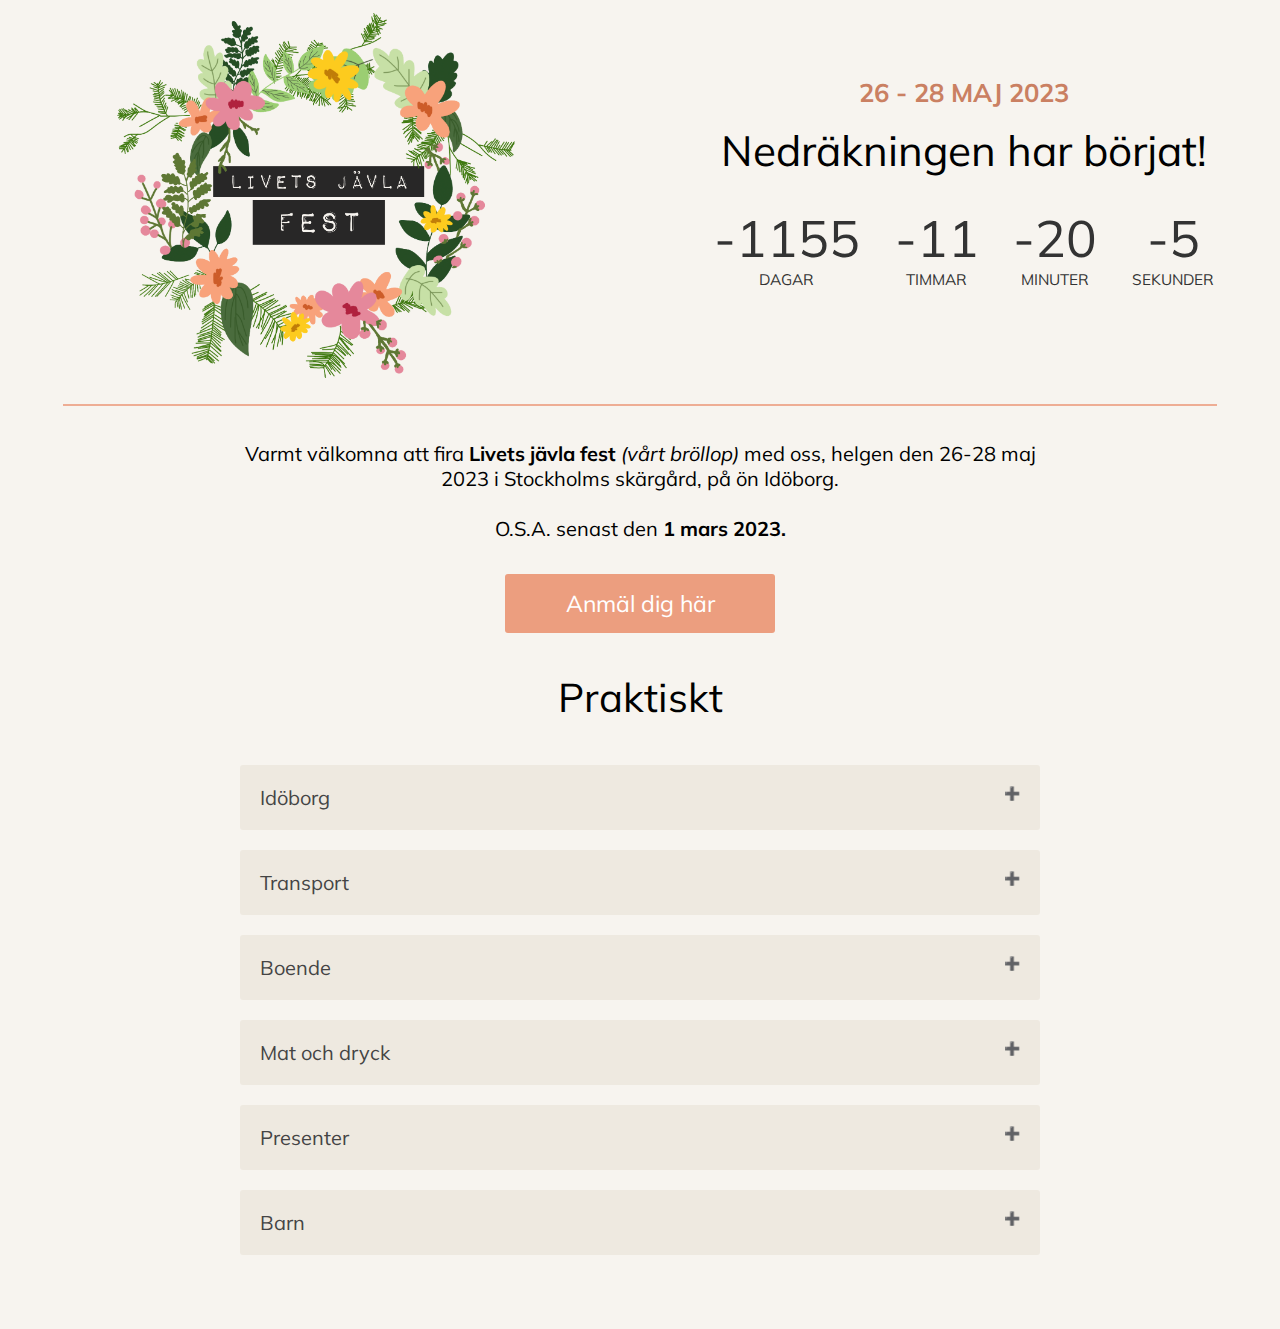
==== index.html @ 3fce960b "betalning" ====
<!DOCTYPE html>
<html lang="en">

<head>
    <meta charset="UTF-8" />
    <meta name="viewport" content="width=device-width, initial-scale=1.0">
    <link rel="stylesheet" href="styles-ljf.css" />
    <link rel="preconnect" href="https://fonts.googleapis.com">
    <link rel="preconnect" href="https://fonts.gstatic.com" crossorigin>
    <link href="https://fonts.googleapis.com/css2?family=Mulish:wght@200;300;400;700&family=Space+Mono&display=swap"
        rel="stylesheet">

    <script src="script.js" defer></script>
    <title>Livets jävla fest
    </title>
    <link rel="shortcut icon" href="favicon.ico" type="image/x-icon">
    <link rel="icon" href="favicon.ico" type="image/x-icon">
</head>

<body>
    <div class="grid col-2">
        <div class="">
            <!-- KNAPPAR -->
            <header>
                <div class="wrapper">
                    <img class="bild" src="/Pictures/final-logo.png">
                </div>
            </header>
        </div>
        <section class="text-section">
            <h3>26 - 28 MAJ 2023</h3>
            <h1>Nedräkningen har börjat!</h1>
            <!-- COUNT DOWNER -->
            <div class="container">
                <ul>
                    <li><span id="days"></span>dagar</li>
                    <li><span id="hours"></span>timmar</li>
                    <li><span id="minutes"></span>minuter</li>
                    <li><span id="seconds"></span>sekunder</li>
                </ul>
            </div>
            <div id="content" class="emoji">
                <span>🥳</span>
                <span>🎉</span>
                <span>🎂</span>
            </div>
        </section>
    </div>
    <section>
        <hr class="solid">
        <!-- INLEDNING -->
        <div class="paragraph">Varmt välkomna att fira <strong>Livets jävla fest</strong> <i>(vårt bröllop)</i> med oss,
            helgen den 26-28 maj 2023 i Stockholms skärgård, på ön Idöborg.
            <br>
            <br>
            O.S.A. senast den <strong>1 mars 2023.</strong>

        </div>
        <section class="text-section">
            <!-- PRAKTISKT -->
            <div>
                <nav class="button-group">
                    <a href="anmalan.html" class="button">Anmäl dig här</a>
                    <!-- Knappar
                    <a href="halla-tal.html" class="button">Boka transport</a>
                    <a href="halla-tal.html" class="button">Hålla tal?</a>
                    -->
                </nav>
            </div>
            <div>
                <h2>Praktiskt</h2>
                <div class="toggle">
                    <button type="button" class="collapsible">Idöborg</button>
                    <div class="content">
                        <p>Vi kommer att ha <strong>Livets jävla fest</strong> på ön Idöborg i Stockholms skärgård.
                            Detta är en liten privatägd ö som drivs av ett familjeföretag. Vi har bokat Idöborg
                            exklusivt för vårt bröllop under helgen <i>(förutom Strandbaren som är öppen för
                                allmänheten)</i>. <a href="https://www.idoborg.se" target="_blank" attributes-list>Här
                                kan du läsa mer om
                                Idöborg</a> 🏝
                        </p>
                    </div>
                    <button type="button" class="collapsible">Transport</button>
                    <div class="content">
                        <p>Vi kommer ordna buss från Stockholms Centralstation till Stavsnäs och båt över
                            till Idöborg på fredagen. Givetvis ordnar vi med båt & buss tillbaka på söndag. Båtturen kostar 300 kr per person T/R
                            och bussen är kostnadsfri. 
                            <br><br>
                            Mer information om tider för turerna och hur du gör för att boka detta kommer senare
                            🚢
                            <br>
                            <br>
                            <i>Om man vill ta egen bil ut till Stavsnäs så tillkommer en kostnad för parkering över helgen, läs mer <a
                                    href="https://www.varmdo.se/varmdohamnar/varmdohamnar/parkering/parkeravidstavsnasvinterhamn.4.3481a0cb15499ec793fa1ae6.html"
                                    target="blank" attributes-list>här.</i></a>
                        </p>
                    </div>
                    <button type="button" class="collapsible">Boende</button>
                    <div class="content">
                        <p>På Idöborg finns boende för samtliga gäster i stugor eller gästrum <i>(sängkläder & handduk
                                ingår)</i>. Vi kommer att fördela sängplatser för samtliga gäster och ni kommer i god
                            tid att få veta vem/vilka ni kommer att bo med 🏡
                            <br><br>
                            Kostnad för övernattning fre-sön är 1500 kr per person. Mer information om betalning kommer senare.
                        </p>
                    </div>
                    <button type="button" class="collapsible">Mat och dryck</button>
                    <div class="content">
                        <p>Vi kommer ordna med all mat och dryck under helgen vilket inkluderar middag på fredag, frukost/lunch/middag på lördag och frukost på söndag innan hemresa. På lördag kväll är det självkostnadspris i baren. Allergier/preferenser fyller du i när du anmäler dig 🥂
                        </p>
                    </div>
                    <button type="button" class="collapsible">Presenter</button>
                    <div class="content">
                        <p>Vi vill <strong>absolut</strong> inte ha några presenter då både övernattning och transport redan innebär en kostnad för er gäster. Det vi verkligen vill är att ni kommer och firar denna helg med oss! 🎉</p>
                    </div>
                    <button type="button" class="collapsible">Barn</button>
                    <div class="content">
                        <p>Vi älskar era barn, men denna helg ännu mer era barnvakter! <br><i>Har ni bebisar som ammar är de så klart välkomna</i> ❤️</p>
                    </div>
                    <!-- SCRIPT TOGGLE LIST -->
                    <script>
                        var coll = document.getElementsByClassName("collapsible");
                        var i;

                        for (i = 0; i < coll.length; i++) {
                            coll[i].addEventListener("click", function () {
                                this.classList.toggle("active");
                                var content = this.nextElementSibling;
                                if (content.style.display === "block") {
                                    content.style.display = "none";
                                } else {
                                    content.style.display = "block";
                                }
                            });
                        }
                    </script>
        </section>

    </section>
</body>


</html>
---- styles-ljf.css ----
* {
  font-family: "Mulish", sans-serif;
}
body {
  background-color: #f7f4ef;
  margin: 0;
  padding: 0;
  padding-bottom: 5%;
  display: block;
}
.bild {
  display: block;
  margin-right: auto;
  margin-left: auto;
  width: 90%;
  max-width: 550px;
  padding-top: 3%;
}
.button {
  background-color: #ec9e7f;
  border: none;
  color: white;
  padding: 15px 20px;
  text-align: center;
  text-decoration: none;
  font-size: 23px;
  border-radius: 3px;
  margin: 5px;
  width: 230px;
}
.button:hover {
  background-color: #ca8062;
  border: none;
  color: white;
  text-decoration: none;
}
.button-group {
  display: flex;
  flex-direction: row;
  justify-content: center;
  }

/* LINE */
hr.solid {
  border: 1px solid #eead94;
  max-width: 90%;
  margin-top: 2vw;
  margin-bottom: 2vw;
  align-items: center;
}
.text-section {
  text-align: center;
  margin: auto;
}
.text-section > h1 {
  font-size: 4vw;
  font-weight: normal;
  margin: 0% 0%;
  text-decoration: solid;
  color: #000;
}
.text-section > h3 {
  color: #ca8062;
  font-size: 1.5vw;
  margin: 3%;
}
/*Praktiskt*/
h2{
  font-size: 2.5rem;
  font-weight: normal;
}
.paragraph {
  font-size: 20px;
  margin: auto;
  padding-top: 10px;
  padding-bottom: 28px;
  text-align: center;
  max-width: 800px;
  padding-left: 7%;
  padding-right: 7%;
}
a {
  color: #ca8062;
  text-decoration: none;
}
a:hover {
  text-decoration: underline;
}
/* COUNTDOWNER */
.container {
  color: #333;
  margin: 0px;
  padding: 0px;
  text-align: center;
  align-items: center;
  font-size: 1.1vw;
}

li {
  display: inline-block;
  font-size: 1.1vw;
  list-style-type: none;
  padding: 1em;
  text-transform: uppercase;
}
li span {
  display: block;
  font-size: 3rem;
}
.emoji {
  display: none;
  padding: 1rem;
}
.emoji span {
  font-size: 4rem;
  padding: 0 0.5rem;
}
/* Style the button that is used to open and close the collapsible content */
.collapsible {
  background-color: #eee9e0;
  color: #444;
  cursor: pointer;
  width: 85%;
  padding: 20px;
  border: none;
  text-align: left;
  outline: none;
  font-size: 20px;
  border-radius: 3px 3px 3px 3px ;
  margin: 10px;
}

/* Add a background color to the button if it is clicked on (add the .active class with JS), and when you move the mouse over it (hover) */
.active,
.collapsible:hover {
  background-color: #e6dfd0;
}
.toggle{
  justify-content: center;
  display: flex;
  flex-direction: column;
  align-items: center;
}

/* Style the collapsible content. Note: hidden by default */
.content {
  display: none;
  overflow: hidden;
  background-color: #fdfcf9;
  width: 85%;
  margin: auto;
  line-height: 1.6;
  border-radius: 0px 0px 10px 10px;
}
p {
  font-size: 16px;
  text-align: left;
  padding: 0% 5%;
}
.collapsible:after {
  content: "\02795"; /* Unicode character for "plus" sign (+) */
  font-size: 13px;
  color: white;
  float: right;
  margin-left: 5px;
}

.active:after {
  content: "\2796";
  /* Unicode character for "minus" sign (-) */
}

.wrapper {
  margin-inline: auto;
}

.grid {
  display: grid;
  gap: var(--gap, 1rem);
}

/* MOBILE */
@media (max-width: 640px) {
  .col-2 {
    grid-template-columns: 1fr;
  }
  .col-3 {
    grid-template-columns: 1fr;
  }
  .col-4 {
    grid-template-columns: 1fr;
  }
  .text-section{
    width: 100%;
  }
  .text-section > h1 {
    font-size: 7vw;
  }
  .text-section > h3 {
    color: #ca8062;
    font-size: 5vw;
    margin: 3%;
  }
  .paragraph{
    font-size: 17px;
  }
  .container{
    width: 100vw;
  }
  li {
    display: inline-block;
    font-size: 3vw;
    list-style-type: none;
    padding: 1em;
    text-transform: uppercase;
  }
  li span {
    display: block;
    font-size: 9vw;
  }
  .button-group {
    justify-content: center;
    display: flex;
    flex-direction: column;
    align-items: center;
    }
}

/* Above Mobile to desktop*/
@media (min-width: 640px) {
  .collapsible {
    max-width: 800px;
  }
  .collapsible:after {
    max-width: 800px;
  }
  .p {
    max-width: 800px;
  }
  .wrapper {
    margin-inline: auto;
    max-width: 70%;
  }
  .text-section > h1 {
    font-size: 4vw;
  }
  .text-section > h3 {
    color: #ca8062;
    font-size: 3vw;
    margin: 3%;
  }
  .content {
    width: 640px;
  }
  .collapsible{ 
    width: 640px;
  }
  li {
    display: inline-block;
    font-size: 2vw;
    list-style-type: none;
    padding: 1em;
    text-transform: uppercase;
  }
  li span {
    display: block;
    font-size: 7vw;
}
}


/* Desktop and up */
@media (min-width: 1280px) {
  .col-2 {
    grid-template-columns: 1fr 1fr;
  }
  .col-3 {
    grid-template-columns: 1fr 1fr 1fr;
  }
  .col-4 {
    grid-template-columns: 1fr 1fr 1fr 1fr;
  }
  .text-section > h1 {
    font-size: 3.3vw;
  }
  .text-section > h3 {
    color: #ca8062;
    font-size: 2vw;
    margin: 3%;
  }
  .content {
    width: 800px;
  }
  .collapsible{ 
    width: 800px;
  }
  li {
  display: inline-block;
  font-size: 1.2vw;
  list-style-type: none;
  padding: 1em;
  text-transform: uppercase;
  }
  li span {
  display: block;
  justify-content: center;
  font-size: 4vw;
}
}

ul {
  padding: 0px;
}
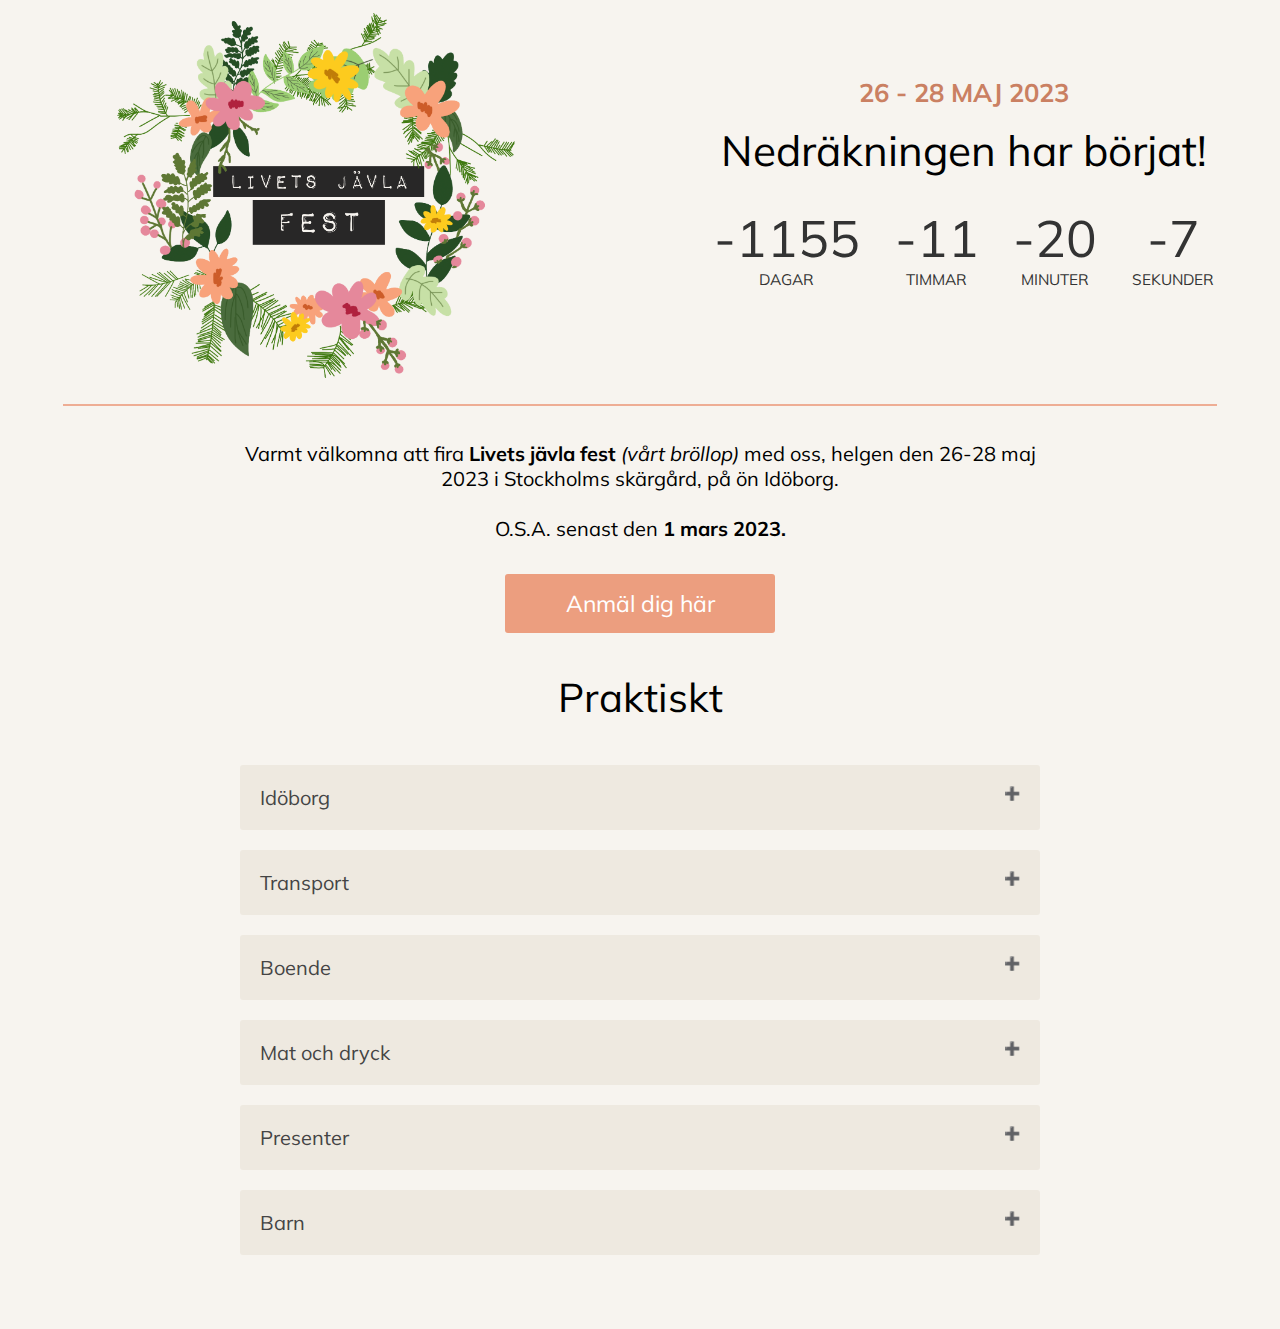
==== commit 75422993: "Update index.html" ====
--- a/index.html
+++ b/index.html
@@ -1,5 +1,5 @@
 <!DOCTYPE html>
-<html lang="en">
+<html lang="sv">
 
 <head>
     <meta charset="UTF-8" />
@@ -140,4 +140,4 @@
 </body>
 
 
-</html>+</html>
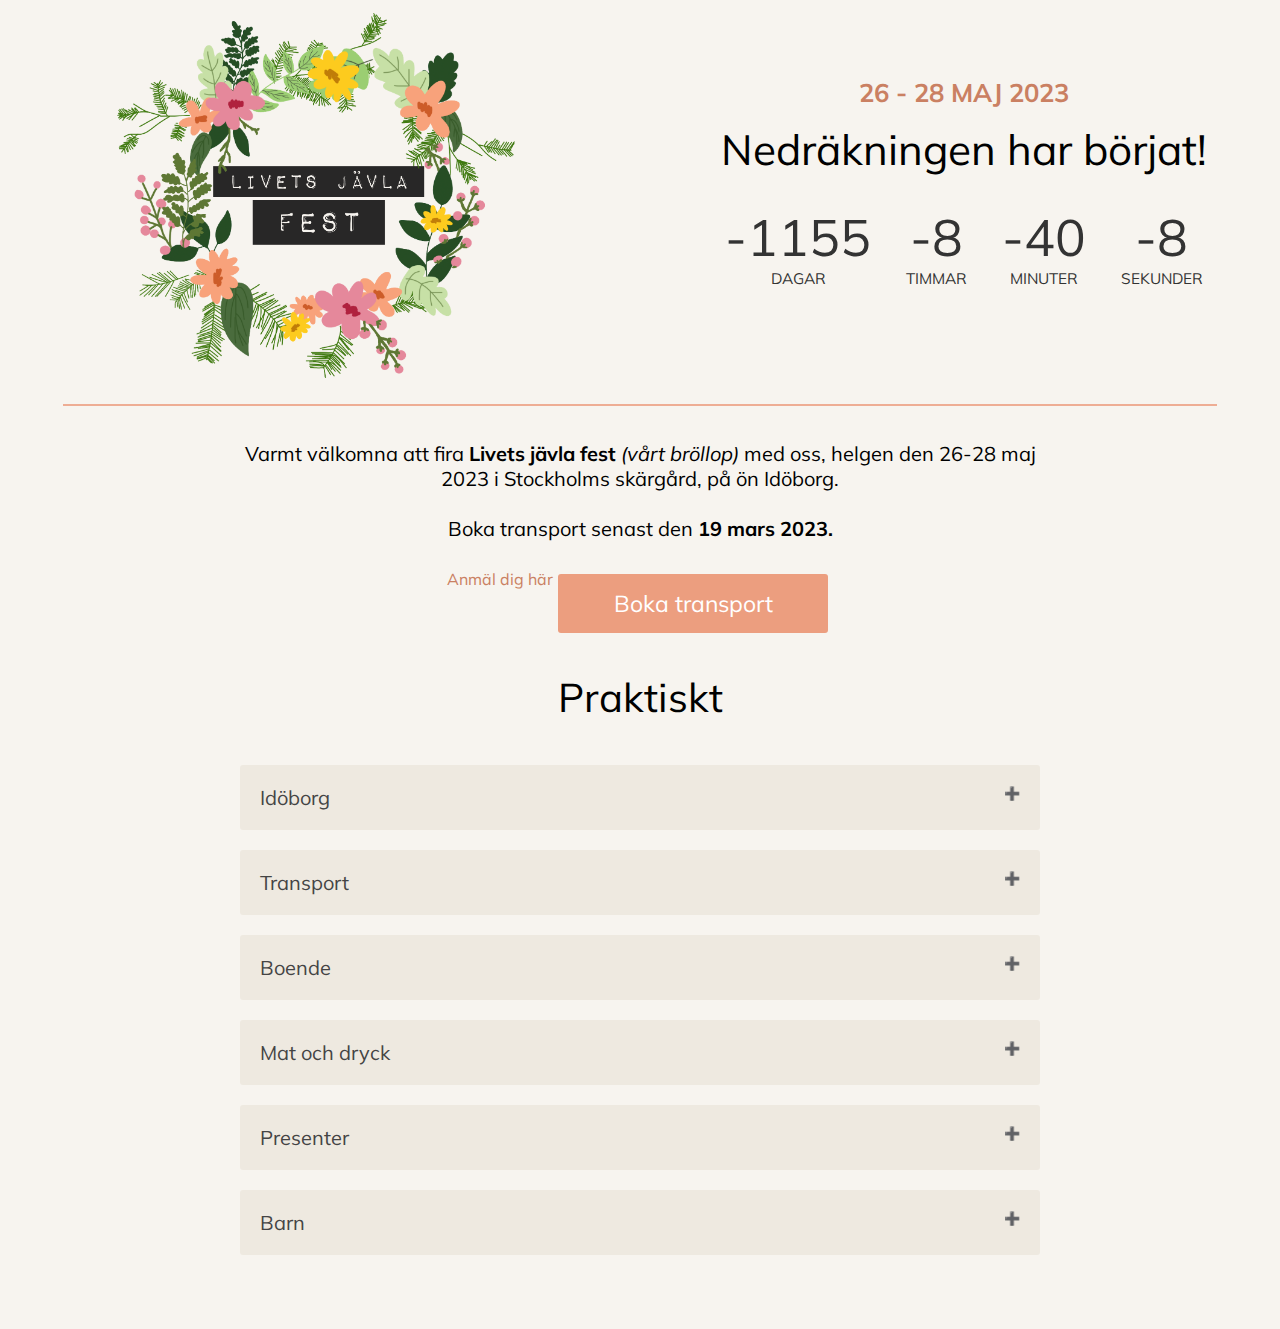
==== commit f4de5298: "Merge branch 'main' of https://github.com/angelicasundstroem/livetsjavlafest" ====
--- a/index.html
+++ b/index.html
@@ -53,16 +53,16 @@
             helgen den 26-28 maj 2023 i Stockholms skärgård, på ön Idöborg.
             <br>
             <br>
-            O.S.A. senast den <strong>1 mars 2023.</strong>
+            Boka transport senast den <strong>19 mars 2023.</strong>
 
         </div>
         <section class="text-section">
             <!-- PRAKTISKT -->
             <div>
                 <nav class="button-group">
-                    <a href="anmalan.html" class="button">Anmäl dig här</a>
+                    <a href="anmalan.html" class="button-used">Anmäl dig här</a>
+                    <a href="boka-transport.html" class="button">Boka transport</a>
                     <!-- Knappar
-                    <a href="halla-tal.html" class="button">Boka transport</a>
                     <a href="halla-tal.html" class="button">Hålla tal?</a>
                     -->
                 </nav>
@@ -84,10 +84,7 @@
                     <div class="content">
                         <p>Vi kommer ordna buss från Stockholms Centralstation till Stavsnäs och båt över
                             till Idöborg på fredagen. Givetvis ordnar vi med båt & buss tillbaka på söndag. Båtturen kostar 300 kr per person T/R
-                            och bussen är kostnadsfri. 
-                            <br><br>
-                            Mer information om tider för turerna och hur du gör för att boka detta kommer senare
-                            🚢
+                            <i>(150 kr enkel väg)</i>, bussen är kostnadsfri. 
                             <br>
                             <br>
                             <i>Om man vill ta egen bil ut till Stavsnäs så tillkommer en kostnad för parkering över helgen, läs mer <a
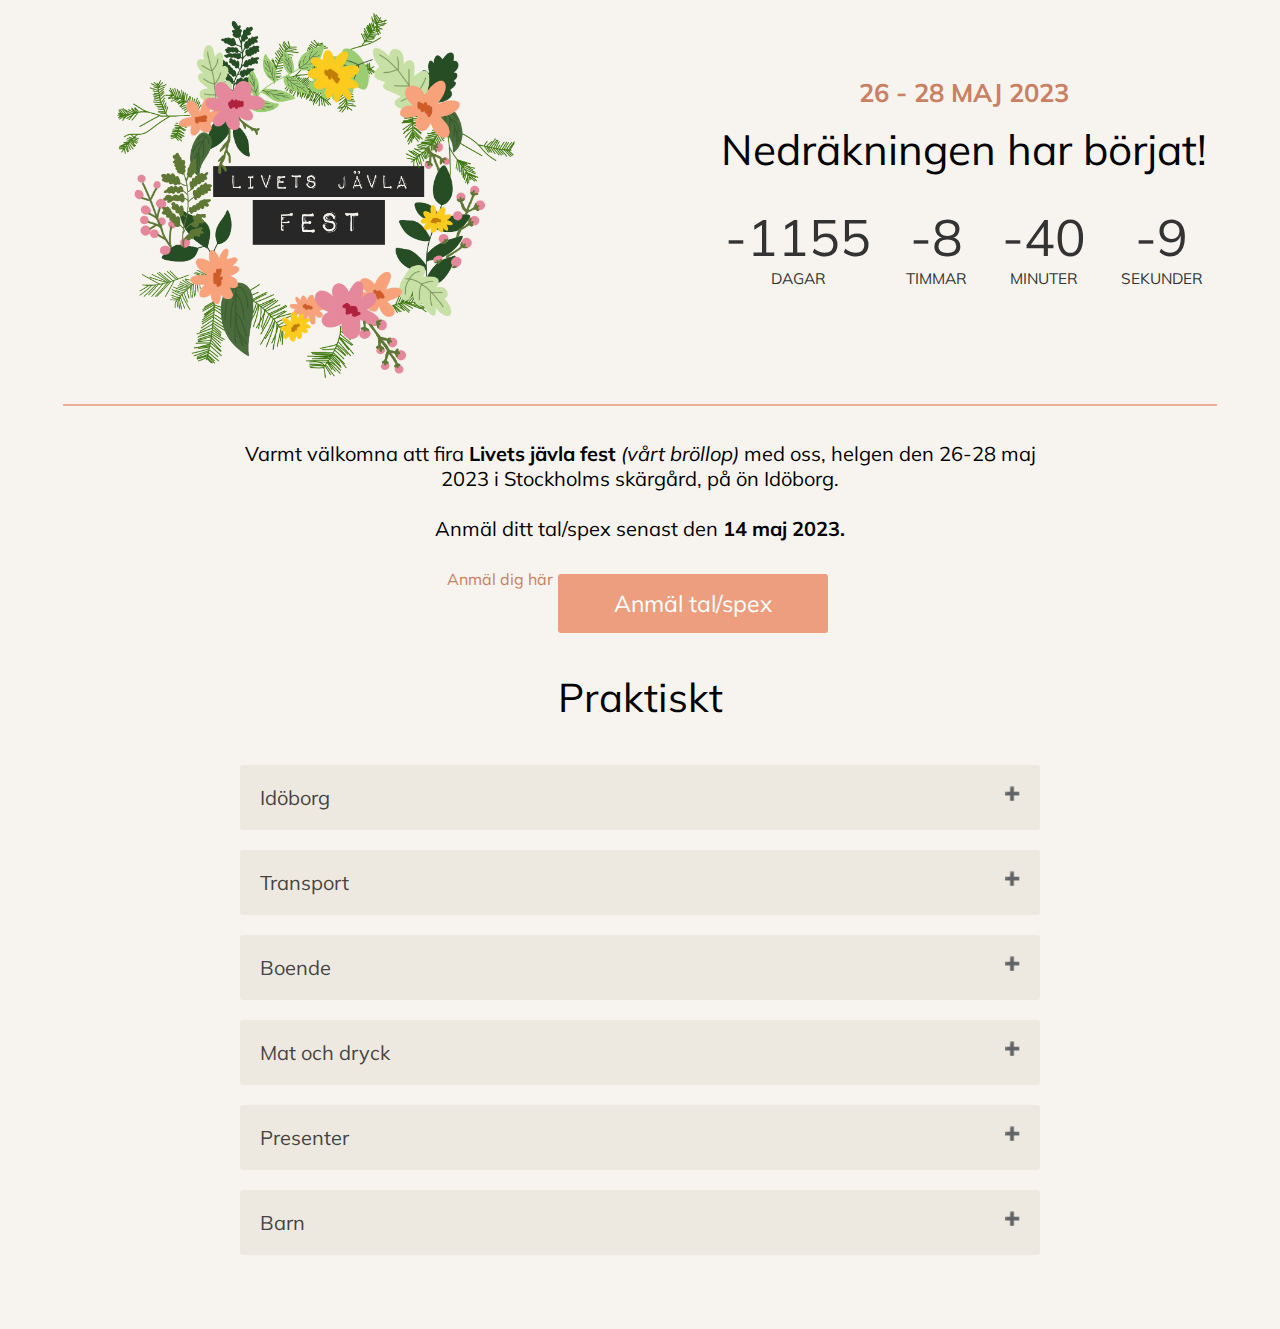
==== commit a1fa2fbf: "tal" ====
--- a/index.html
+++ b/index.html
@@ -53,7 +53,7 @@
             helgen den 26-28 maj 2023 i Stockholms skärgård, på ön Idöborg.
             <br>
             <br>
-            Boka transport senast den <strong>19 mars 2023.</strong>
+            Anmäl ditt tal/spex senast den <strong> 14 maj 2023.</strong>
 
         </div>
         <section class="text-section">
@@ -61,7 +61,7 @@
             <div>
                 <nav class="button-group">
                     <a href="anmalan.html" class="button-used">Anmäl dig här</a>
-                    <a href="boka-transport.html" class="button">Boka transport</a>
+                    <a href="halla-tal.html" class="button">Anmäl tal/spex</a>
                     <!-- Knappar
                     <a href="halla-tal.html" class="button">Hålla tal?</a>
                     -->
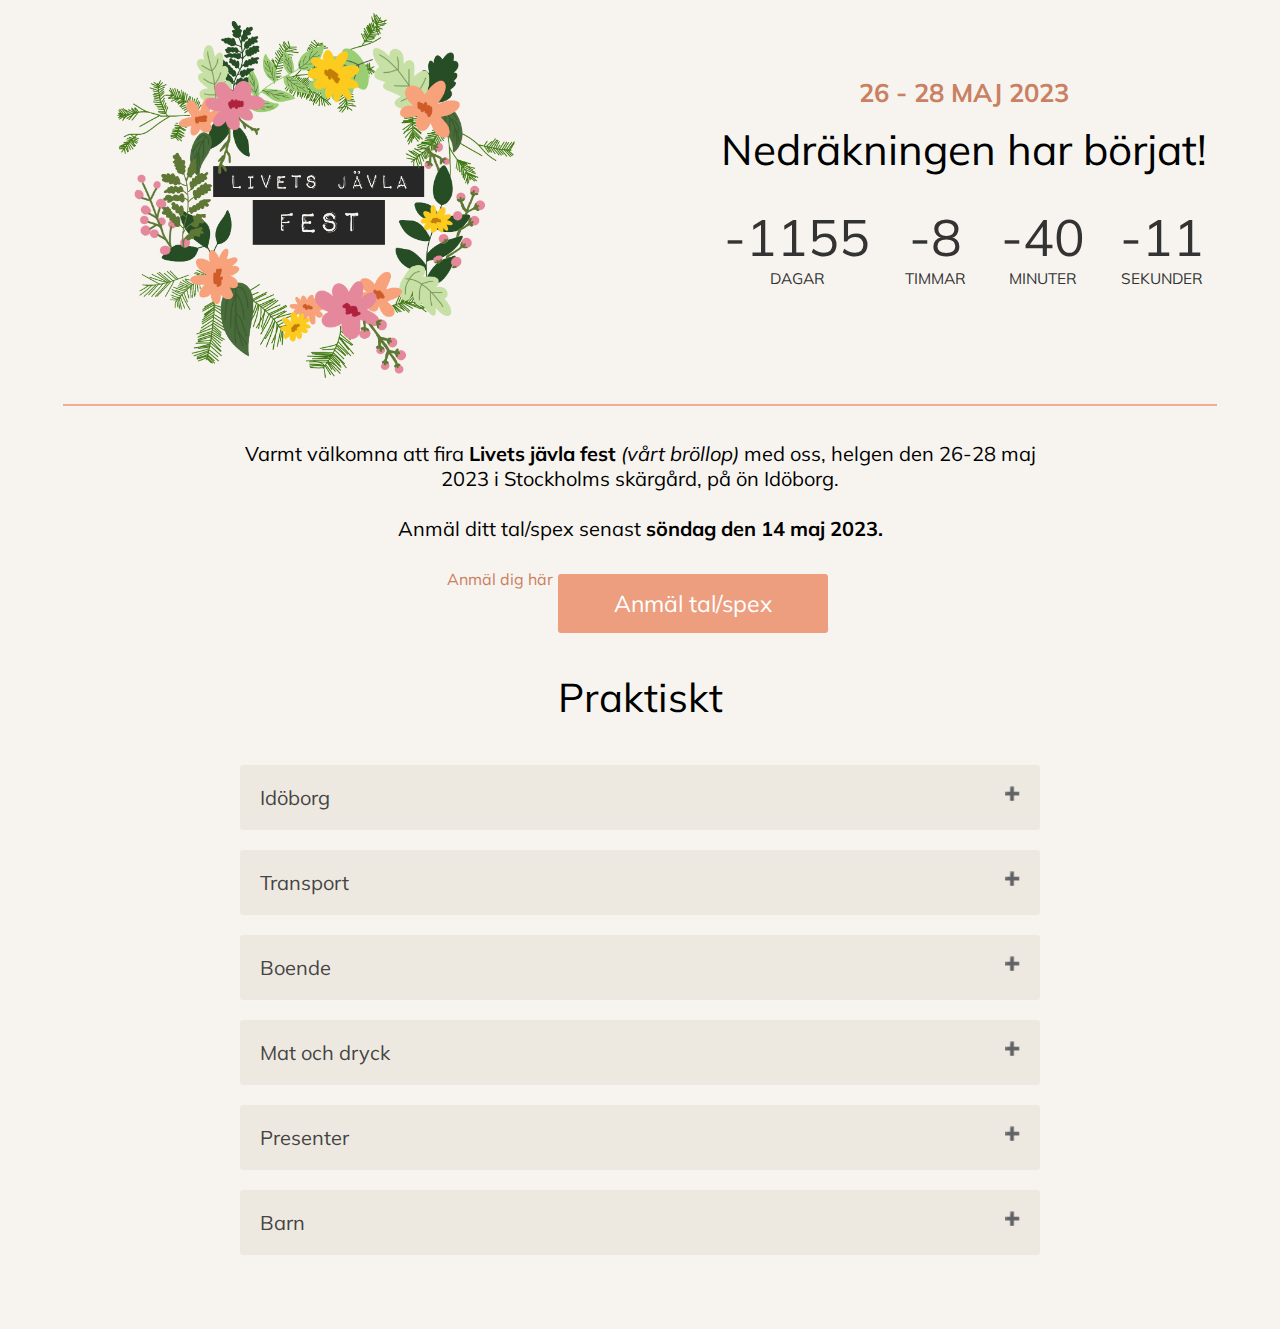
==== commit eebba242: "tal" ====
--- a/index.html
+++ b/index.html
@@ -53,7 +53,7 @@
             helgen den 26-28 maj 2023 i Stockholms skärgård, på ön Idöborg.
             <br>
             <br>
-            Anmäl ditt tal/spex senast den <strong> 14 maj 2023.</strong>
+            Anmäl ditt tal/spex senast <strong>söndag den 14 maj 2023.</strong>
 
         </div>
         <section class="text-section">
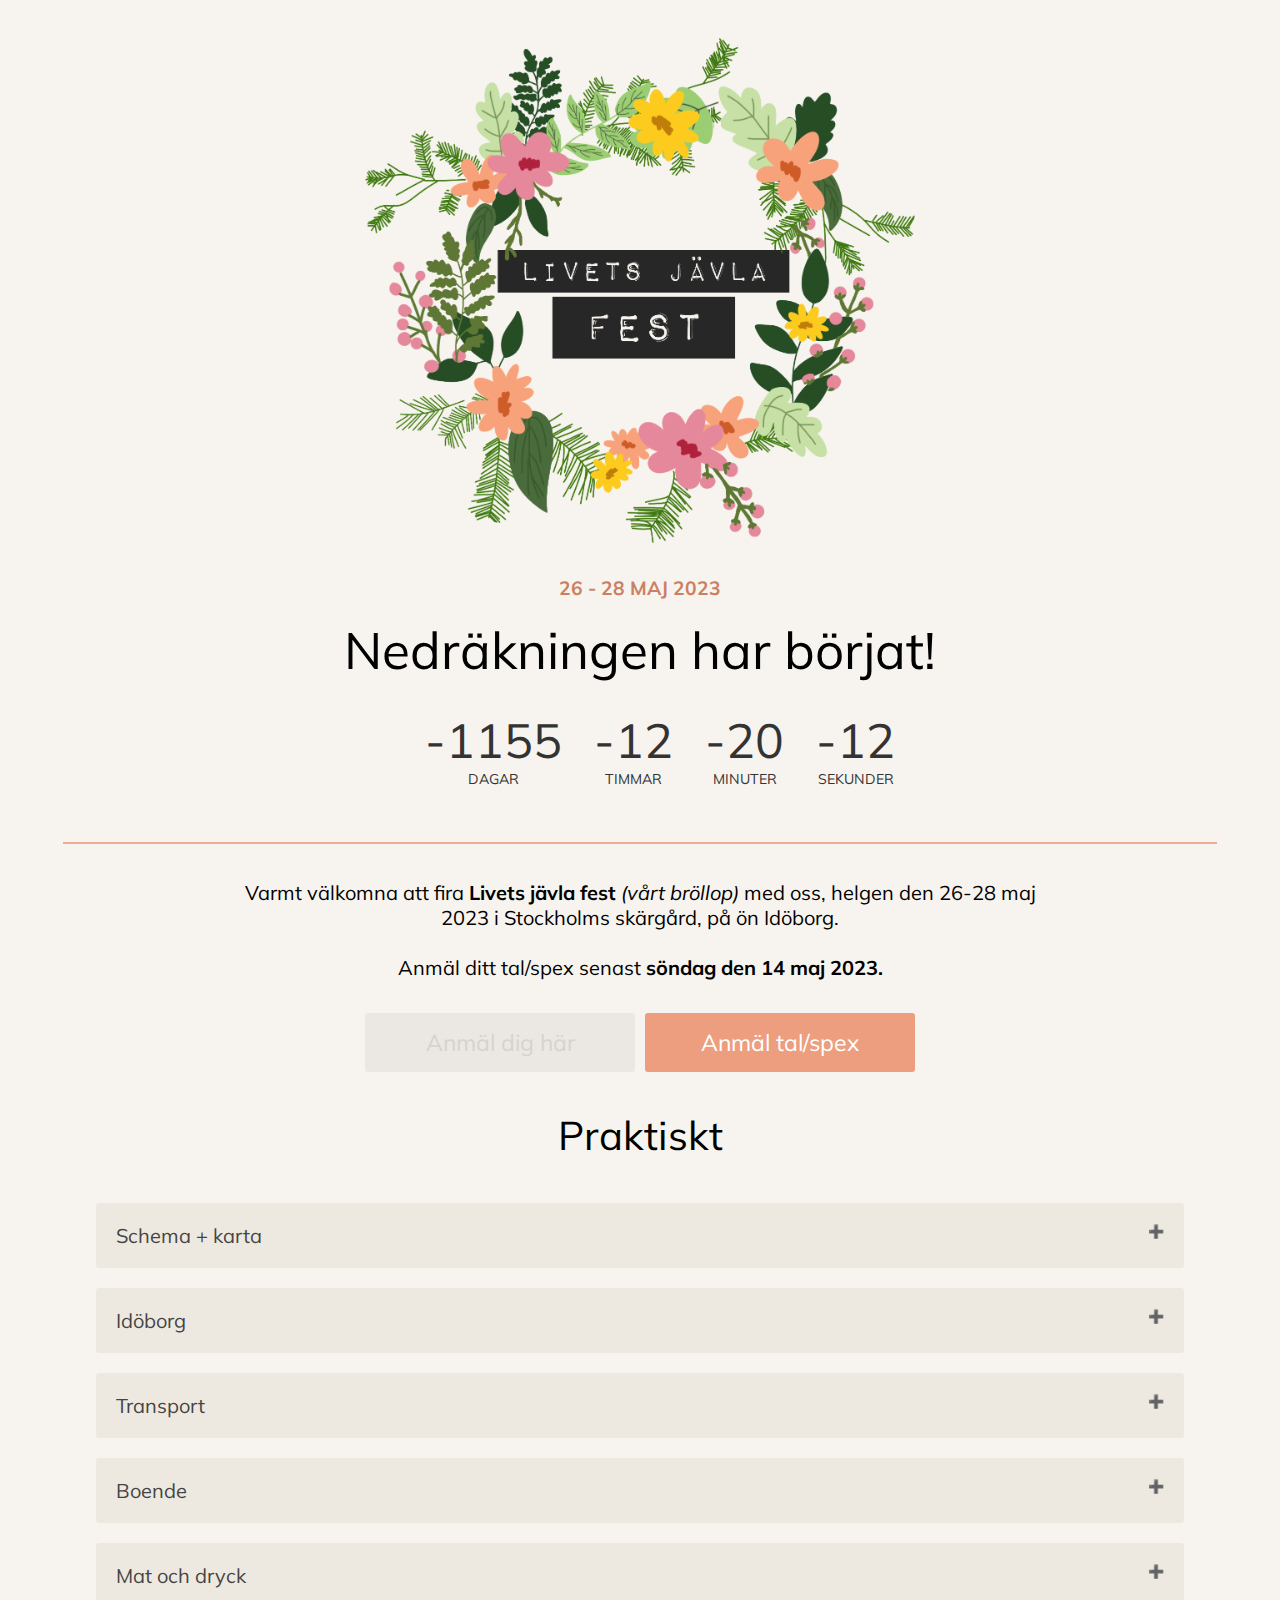
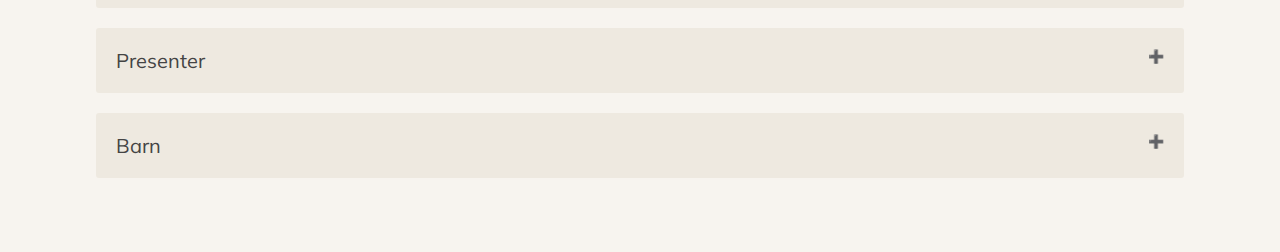
==== commit a0d6eca2: "schema + karta" ====
--- a/index.html
+++ b/index.html
@@ -70,6 +70,16 @@
             <div>
                 <h2>Praktiskt</h2>
                 <div class="toggle">
+                </div>
+                <button type="button" class="collapsible">Schema + karta</button>
+                <div class="content">
+                    <!-- Test för bild 
+                    -->
+                    <img class="bild" src="/Pictures/schema.jpeg">
+                    <img class="bild" src="/Pictures/karta.jpg">
+                    </p>
+                </details>
+                </div>
                     <button type="button" class="collapsible">Idöborg</button>
                     <div class="content">
                         <p>Vi kommer att ha <strong>Livets jävla fest</strong> på ön Idöborg i Stockholms skärgård.
--- a/styles-ljf.css
+++ b/styles-ljf.css
@@ -33,6 +33,25 @@
   border: none;
   color: white;
   text-decoration: none;
+}
+.button-used {
+  background-color: #ebe8e3;
+  border: none;
+  color: #d5d3cf;
+  padding: 15px 20px;
+  text-align: center;
+  text-decoration: none;
+  font-size: 23px;
+  border-radius: 3px;
+  margin: 5px;
+  width: 230px;
+}
+.button-used:hover {
+  background-color: #ebe8e3;
+  border: none;
+  color: #d5d3cf;
+  text-decoration: none;
+  cursor: default; 
 }
 .button-group {
   display: flex;
@@ -224,7 +243,7 @@
     flex-direction: column;
     align-items: center;
     }
-}
+
 
 /* Above Mobile to desktop*/
 @media (min-width: 640px) {
@@ -266,6 +285,7 @@
     display: block;
     font-size: 7vw;
 }
+
 }
 
 
@@ -290,6 +310,9 @@
   }
   .content {
     width: 800px;
+  }
+  .content-bild {
+    width: 10%;
   }
   .collapsible{ 
     width: 800px;
@@ -305,9 +328,8 @@
   display: block;
   justify-content: center;
   font-size: 4vw;
-}
-}
-
+  }
 ul {
   padding: 0px;
+}
 }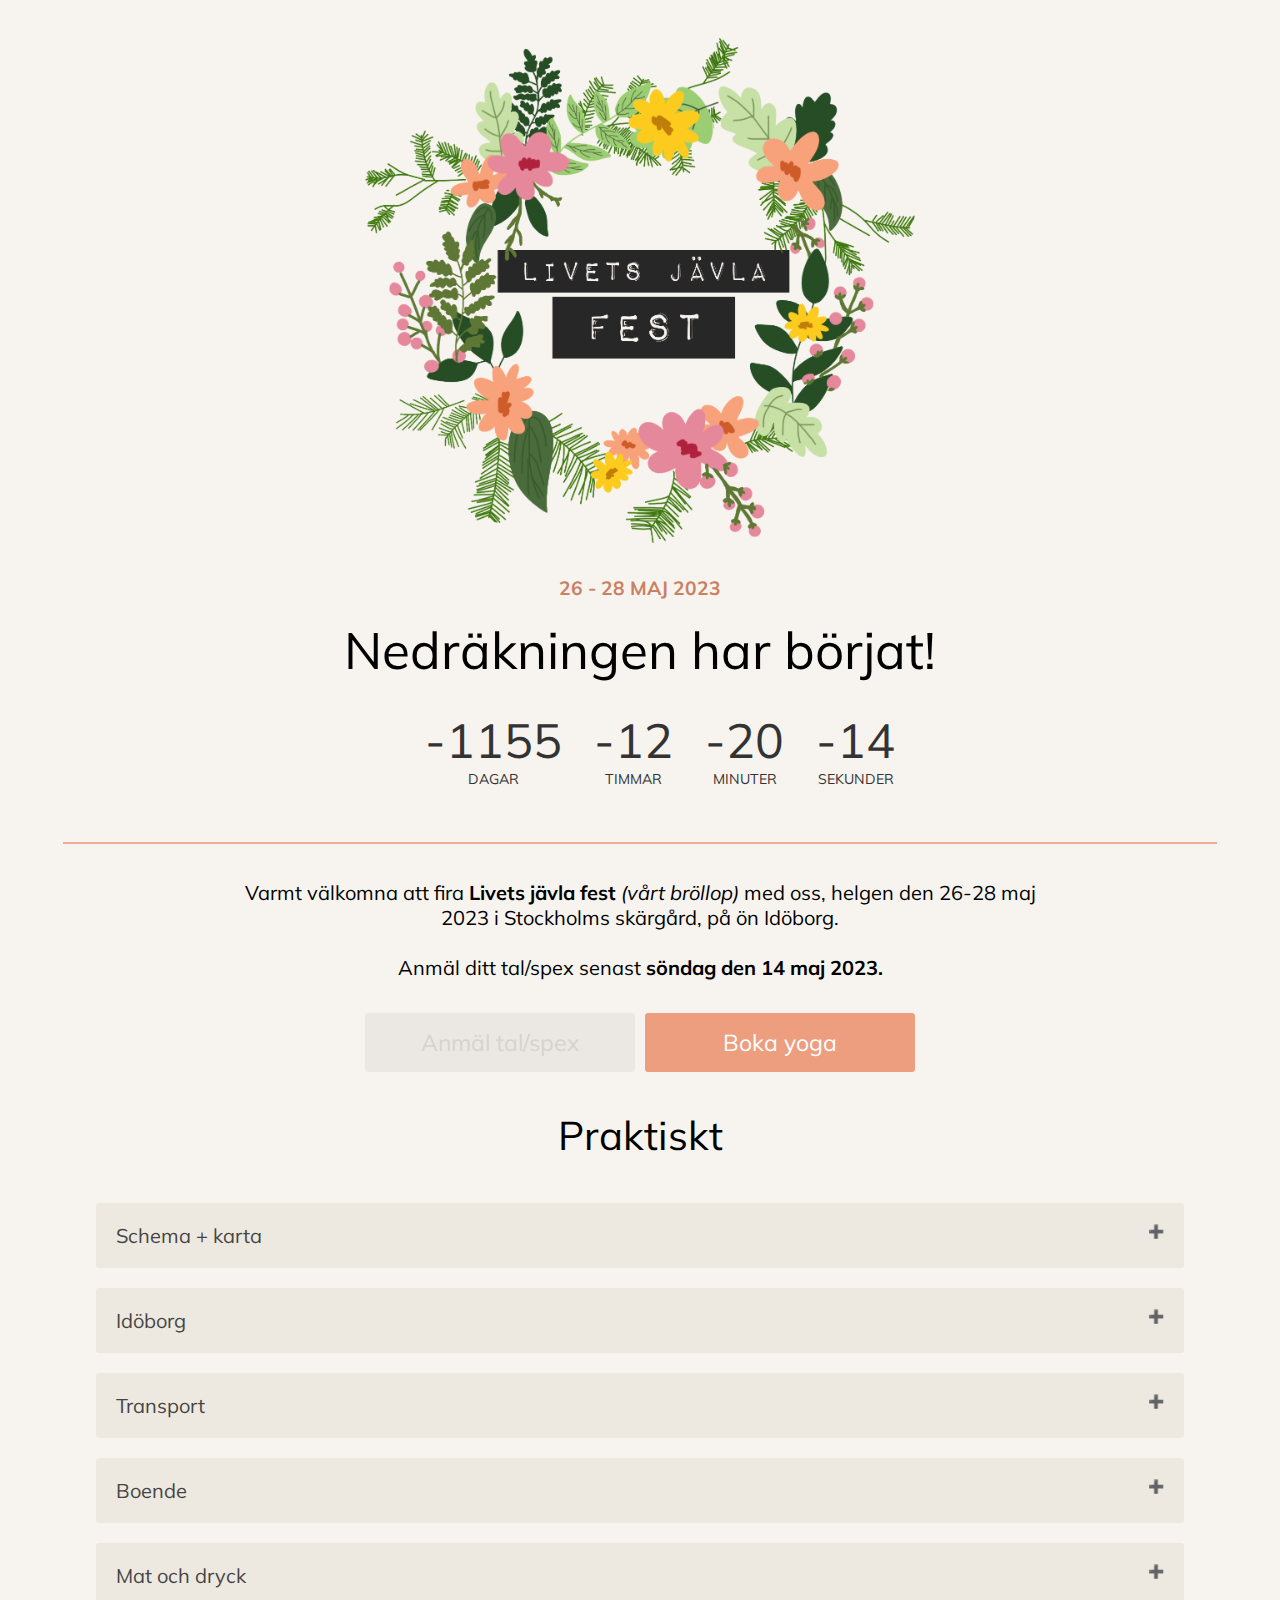
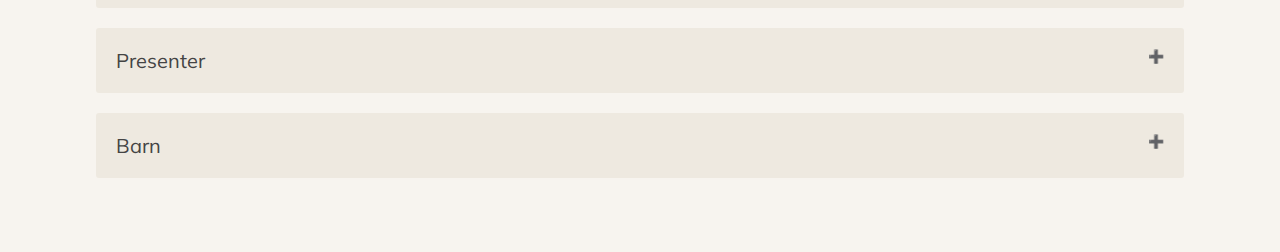
==== commit d4a04369: "button used" ====
--- a/index.html
+++ b/index.html
@@ -60,8 +60,9 @@
             <!-- PRAKTISKT -->
             <div>
                 <nav class="button-group">
-                    <a href="anmalan.html" class="button-used">Anmäl dig här</a>
-                    <a href="halla-tal.html" class="button">Anmäl tal/spex</a>
+                    <!--<a href="anmalan.html" class="button-used">Anmäl dig här</a>-->
+                    <a href="halla-tal.html" class="button-used">Anmäl tal/spex</a>
+                    <a href="yoga.html" class="button">Boka yoga</a>
                     <!-- Knappar
                     <a href="halla-tal.html" class="button">Hålla tal?</a>
                     -->
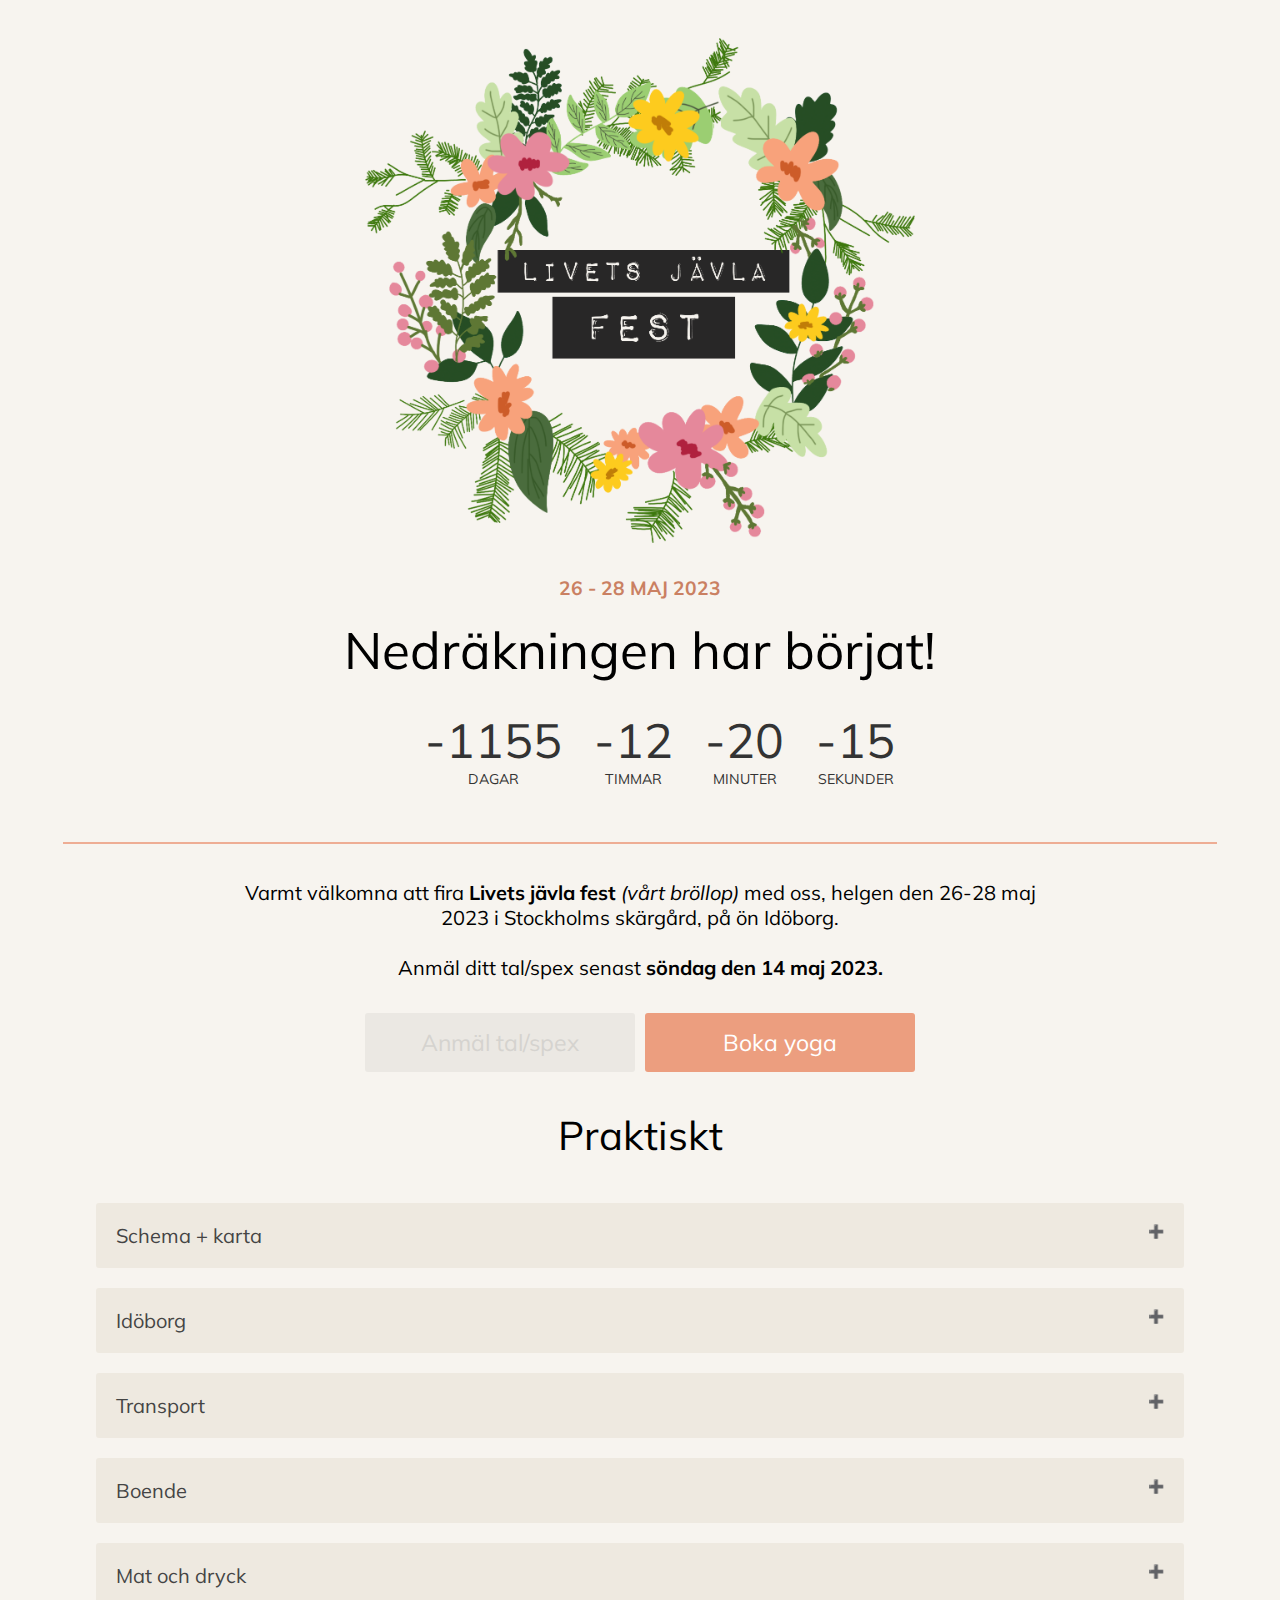
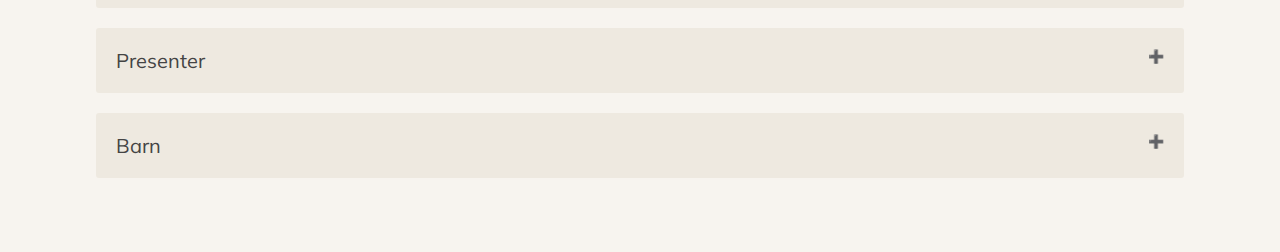
==== commit e8104bd1: "tog bort knapp" ====
--- a/index.html
+++ b/index.html
@@ -61,7 +61,7 @@
             <div>
                 <nav class="button-group">
                     <!--<a href="anmalan.html" class="button-used">Anmäl dig här</a>-->
-                    <a href="halla-tal.html" class="button-used">Anmäl tal/spex</a>
+                    <a class="button-used">Anmäl tal/spex</a>
                     <a href="yoga.html" class="button">Boka yoga</a>
                     <!-- Knappar
                     <a href="halla-tal.html" class="button">Hålla tal?</a>
